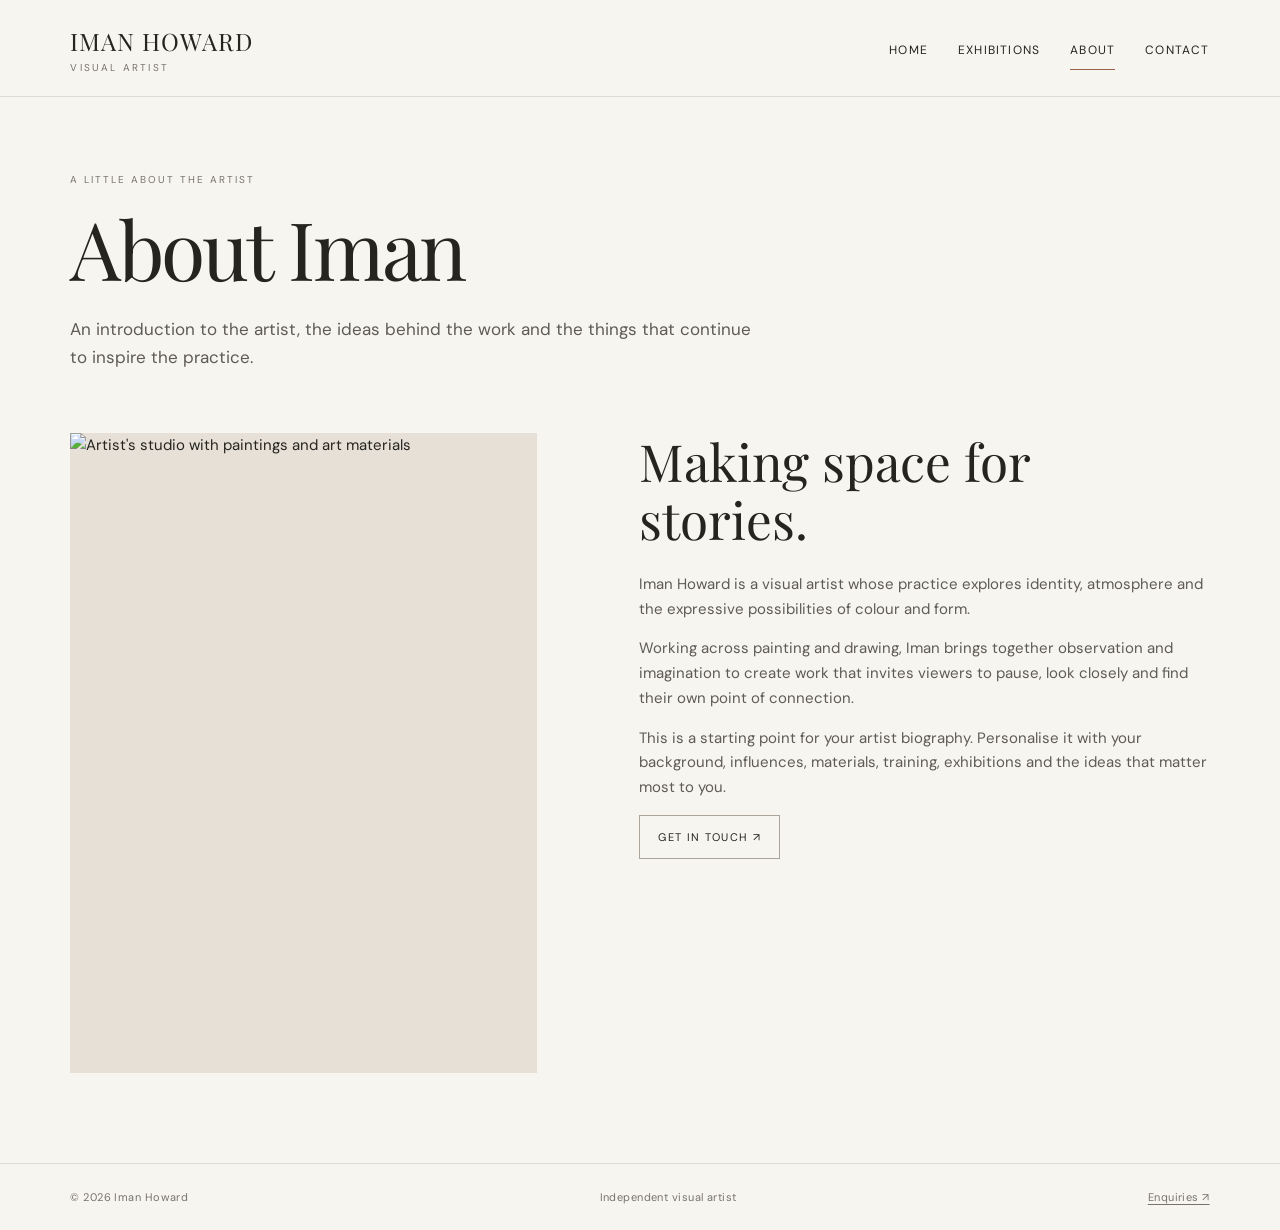
==== about.html @ 83cd09b1 "Add files via upload Initial website upload" ====
<!doctype html><html lang="en"><head><meta charset="utf-8"><meta name="viewport" content="width=device-width,initial-scale=1"><meta name="description" content="About visual artist Iman Howard."><title>About | Iman Howard</title><link rel="stylesheet" href="style.css"></head><body><header class="site-header"><a class="brand" href="index.html">IMAN HOWARD<small>VISUAL ARTIST</small></a><button class="menu-toggle" aria-expanded="false" aria-label="Toggle navigation">Menu ☰</button><nav class="nav" aria-label="Main navigation"><a href="index.html">Home</a><a href="exhibitions.html">Exhibitions</a><a href="about.html" aria-current="page">About</a><a href="contact.html">Contact</a></nav></header><main class="wrap"><section class="page-hero"><div class="eyebrow">A little about the artist</div><h1>About Iman</h1><p class="intro">An introduction to the artist, the ideas behind the work and the things that continue to inspire the practice.</p></section><section class="about-grid"><div class="about-image"><img src="https://images.unsplash.com/photo-1460661419201-fd4cecdf8a8b?auto=format&fit=crop&w=1000&q=85" alt="Artist's studio with paintings and art materials"></div><div class="about-copy"><h2>Making space for stories.</h2><p>Iman Howard is a visual artist whose practice explores identity, atmosphere and the expressive possibilities of colour and form.</p><p>Working across painting and drawing, Iman brings together observation and imagination to create work that invites viewers to pause, look closely and find their own point of connection.</p><p>This is a starting point for your artist biography. Personalise it with your background, influences, materials, training, exhibitions and the ideas that matter most to you.</p><a class="button" href="contact.html">Get in touch ↗</a></div></section></main><footer class="footer"><span>© 2026 Iman Howard</span><span>Independent visual artist</span><a href="contact.html">Enquiries ↗</a></footer><script src="script.js"></script></body></html>
---- style.css ----
@import url('https://fonts.googleapis.com/css2?family=DM+Sans:wght@400;500;600&family=Playfair+Display:wght@400;500;600&display=swap');
:root{--paper:#f7f5f0;--ink:#25241f;--muted:#77736b;--line:#dedbd3;--accent:#9a624b}*{box-sizing:border-box}html{scroll-behavior:smooth}body{margin:0;background:var(--paper);color:var(--ink);font-family:'DM Sans',sans-serif;font-size:15px;line-height:1.65}a{color:inherit;text-decoration:none}img{display:block;width:100%;height:100%;object-fit:cover}.site-header{padding:28px 5.5vw 22px;display:flex;align-items:center;justify-content:space-between;border-bottom:1px solid var(--line);gap:24px}.brand{font-family:'Playfair Display',serif;font-size:24px;letter-spacing:.04em;line-height:1.1}.brand small{display:block;font:10px 'DM Sans',sans-serif;letter-spacing:.22em;color:var(--muted);margin-top:7px}.nav{display:flex;gap:30px;align-items:center}.nav a{font-size:12px;letter-spacing:.1em;text-transform:uppercase;padding:8px 0;border-bottom:1px solid transparent}.nav a:hover,.nav a[aria-current=page]{border-color:var(--accent)}.menu-toggle{display:none;background:none;border:0;font:inherit}.wrap{width:min(1400px,89%);margin:auto}.eyebrow{font-size:10px;letter-spacing:.2em;text-transform:uppercase;color:var(--muted)}h1,h2,h3{font-family:'Playfair Display',serif;font-weight:400;line-height:1.12;margin:0}h1{font-size:clamp(42px,6.3vw,88px);letter-spacing:-.035em}h2{font-size:clamp(30px,4vw,52px)}h3{font-size:25px}.intro{max-width:650px;color:#5e5b54;font-size:17px}.button{display:inline-block;border:1px solid #aaa49a;padding:12px 18px;font-size:11px;letter-spacing:.12em;text-transform:uppercase;transition:.2s}.button:hover{background:var(--ink);color:var(--paper);border-color:var(--ink)}.hero{padding:70px 0 62px}.hero-grid{display:grid;grid-template-columns:.85fr 1.15fr;gap:6vw;align-items:center}.hero-copy{padding:20px 0}.hero-copy h1{margin:22px 0}.hero-copy .intro{margin:0 0 26px}.hero-image{height:min(68vw,690px);min-height:380px;background:#e5dfd4;overflow:hidden}.hero-image img{object-position:center 38%}.section{padding:65px 0 90px}.section-head{display:flex;justify-content:space-between;align-items:end;gap:25px;margin-bottom:28px}.art-grid{display:grid;grid-template-columns:repeat(3,minmax(0,1fr));gap:24px}.art-card .art-image{aspect-ratio:4/5;background:#e8e3da;overflow:hidden}.art-card:nth-child(2) .art-image{aspect-ratio:4/5}.art-card img{transition:transform .5s}.art-card:hover img{transform:scale(1.025)}.art-meta{padding-top:12px;display:flex;justify-content:space-between;gap:12px}.art-meta strong{font-weight:500;font-size:13px}.art-meta span{color:var(--muted);font-size:12px}.statement{background:#eae5dc;padding:65px 8%;display:grid;grid-template-columns:.7fr 1.3fr;gap:5vw;align-items:start}.statement p{font-family:'Playfair Display',serif;font-size:clamp(23px,3vw,38px);line-height:1.35;margin:0}.page-hero{padding:75px 0 45px}.page-hero h1{margin:14px 0 22px}.page-hero .intro{max-width:690px}.exhibition-list{border-top:1px solid var(--line)}.exhibition{display:grid;grid-template-columns:1fr 2fr 1.1fr;gap:25px;padding:28px 0;border-bottom:1px solid var(--line);align-items:start}.exhibition .date{font-size:12px;letter-spacing:.08em;color:var(--muted)}.exhibition p{margin:8px 0 0;color:var(--muted);font-size:13px}.about-grid{display:grid;grid-template-columns:.9fr 1.1fr;gap:8vw;align-items:start;padding-bottom:90px}.about-image{height:640px;background:#e6e0d7}.about-copy p{max-width:620px;color:#5e5b54}.about-copy h2{margin:0 0 24px}.contact-grid{display:grid;grid-template-columns:1fr 1fr;gap:9vw;padding-bottom:90px}.contact-grid p{color:#625e56}.contact-form{display:grid;gap:18px}.contact-form label{font-size:11px;letter-spacing:.1em;text-transform:uppercase}.contact-form input,.contact-form textarea{width:100%;background:transparent;border:0;border-bottom:1px solid #c9c4ba;padding:12px 0;font:15px 'DM Sans',sans-serif;outline:none;color:var(--ink)}.contact-form textarea{min-height:120px;resize:vertical}.contact-form input:focus,.contact-form textarea:focus{border-color:var(--accent)}.footer{border-top:1px solid var(--line);padding:24px 5.5vw;display:flex;justify-content:space-between;gap:20px;color:var(--muted);font-size:11px;letter-spacing:.04em}.footer a{text-decoration:underline;text-underline-offset:3px}.note{font-size:12px;color:var(--muted)}@media(max-width:760px){.site-header{padding:22px 5.5vw}.menu-toggle{display:block;font-size:12px;letter-spacing:.1em;text-transform:uppercase}.nav{display:none;position:absolute;z-index:5;top:77px;left:0;right:0;background:var(--paper);padding:22px 6vw 28px;border-bottom:1px solid var(--line);flex-direction:column;align-items:flex-start;gap:14px}.nav.open{display:flex}.hero{padding:42px 0}.hero-grid,.about-grid,.contact-grid,.statement{grid-template-columns:1fr}.hero-image{height:105vw;min-height:320px;order:-1}.hero-copy{padding:8px 0}.art-grid{grid-template-columns:repeat(2,minmax(0,1fr));gap:20px 13px}.art-card:last-child{display:none}.section{padding:45px 0 60px}.section-head{align-items:start;flex-direction:column}.statement{padding:38px 7%;gap:18px}.page-hero{padding:48px 0 32px}.exhibition{grid-template-columns:1fr 2fr;gap:12px}.exhibition .venue{grid-column:2}.about-image{height:105vw;max-height:570px}.about-grid{gap:35px;padding-bottom:60px}.contact-grid{gap:35px;padding-bottom:60px}.footer{padding:20px 5.5vw;flex-direction:column;gap:6px}}
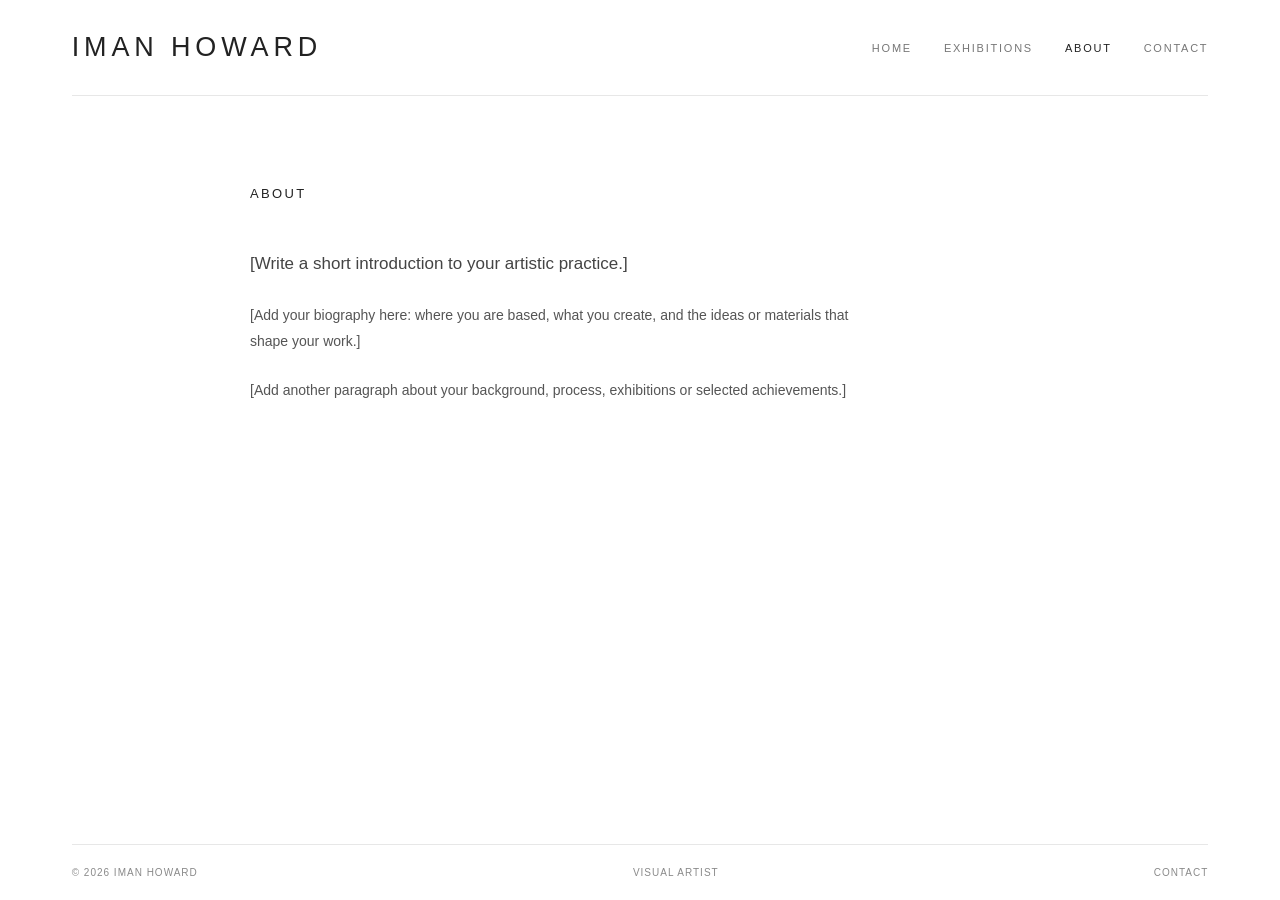
==== commit f6992c08: "Add files via upload" ====
--- a/about.html
+++ b/about.html
@@ -1 +1,4 @@
-<!doctype html><html lang="en"><head><meta charset="utf-8"><meta name="viewport" content="width=device-width,initial-scale=1"><meta name="description" content="About visual artist Iman Howard."><title>About | Iman Howard</title><link rel="stylesheet" href="style.css"></head><body><header class="site-header"><a class="brand" href="index.html">IMAN HOWARD<small>VISUAL ARTIST</small></a><button class="menu-toggle" aria-expanded="false" aria-label="Toggle navigation">Menu ☰</button><nav class="nav" aria-label="Main navigation"><a href="index.html">Home</a><a href="exhibitions.html">Exhibitions</a><a href="about.html" aria-current="page">About</a><a href="contact.html">Contact</a></nav></header><main class="wrap"><section class="page-hero"><div class="eyebrow">A little about the artist</div><h1>About Iman</h1><p class="intro">An introduction to the artist, the ideas behind the work and the things that continue to inspire the practice.</p></section><section class="about-grid"><div class="about-image"><img src="https://images.unsplash.com/photo-1460661419201-fd4cecdf8a8b?auto=format&fit=crop&w=1000&q=85" alt="Artist's studio with paintings and art materials"></div><div class="about-copy"><h2>Making space for stories.</h2><p>Iman Howard is a visual artist whose practice explores identity, atmosphere and the expressive possibilities of colour and form.</p><p>Working across painting and drawing, Iman brings together observation and imagination to create work that invites viewers to pause, look closely and find their own point of connection.</p><p>This is a starting point for your artist biography. Personalise it with your background, influences, materials, training, exhibitions and the ideas that matter most to you.</p><a class="button" href="contact.html">Get in touch ↗</a></div></section></main><footer class="footer"><span>© 2026 Iman Howard</span><span>Independent visual artist</span><a href="contact.html">Enquiries ↗</a></footer><script src="script.js"></script></body></html>
+<!doctype html>
+<html lang="en"><head><meta charset="utf-8"><meta name="viewport" content="width=device-width, initial-scale=1"><meta name="description" content="About visual artist Iman Howard."><title>About | Iman Howard</title><link rel="stylesheet" href="styles.css"></head>
+<body><header class="site-header"><a class="brand" href="index.html">IMAN HOWARD</a><nav class="nav" aria-label="Main navigation"><a href="index.html">Home</a><a href="exhibitions.html">Exhibitions</a><a href="about.html" aria-current="page">About</a><a href="contact.html">Contact</a></nav></header>
+<main id="main" class="inner-page about-page"><h1>About</h1><div class="about-copy"><p class="lead">[Write a short introduction to your artistic practice.]</p><p>[Add your biography here: where you are based, what you create, and the ideas or materials that shape your work.]</p><p>[Add another paragraph about your background, process, exhibitions or selected achievements.]</p></div></main><footer class="site-footer"><span>© <span class="year">2026</span> Iman Howard</span><span>Visual Artist</span><a href="contact.html">Contact</a></footer><script src="script.js"></script></body></html>
--- a/styles.css
+++ b/styles.css
@@ -0,0 +1,37 @@
+*{box-sizing:border-box}
+:root{--ink:#222;--muted:#777;--line:#e7e7e7;--page:#fff}
+html{min-height:100%;background:var(--page)}
+body{margin:0;min-height:100vh;background:#fff;color:var(--ink);font-family:Arial,Helvetica,sans-serif;font-weight:300;-webkit-font-smoothing:antialiased;display:flex;flex-direction:column}
+a{color:inherit;text-decoration:none}
+a:hover{color:#999}
+.site-header{height:96px;margin:0 5.6%;border-bottom:1px solid var(--line);display:flex;align-items:center;justify-content:space-between;flex-shrink:0}
+.brand{font-size:27px;font-weight:300;letter-spacing:.18em;line-height:1;white-space:nowrap}
+.nav{display:flex;align-items:center;gap:clamp(20px,2.5vw,38px)}
+.nav a{font-size:11px;font-weight:400;letter-spacing:.16em;text-transform:uppercase;color:#777;transition:color .2s}
+.nav a:hover,.nav a[aria-current=page]{color:#222}
+main{flex:1}
+.home-gallery{width:min(490px,82vw);margin:58px auto 48px;text-align:center}
+.slide-frame{width:100%;height:min(68vh,545px);min-height:350px;overflow:hidden;background:#f5f5f3}
+.slide-image{display:block;width:100%;height:100%;object-fit:cover;opacity:1;transition:opacity .65s ease}
+.slide-image.is-changing{opacity:0}
+.slide-controls{height:25px;display:flex;justify-content:center;align-items:end;gap:9px}
+.slide-dot{width:5px;height:5px;border:0;border-radius:50%;padding:0;background:#d1d1d1;cursor:pointer}
+.slide-dot[aria-current=true]{background:#555}
+.site-footer{margin:25px 5.6% 0;min-height:56px;border-top:1px solid var(--line);display:flex;align-items:center;justify-content:space-between;color:#8a8a8a;font-size:10px;letter-spacing:.1em;text-transform:uppercase}
+.site-footer a:hover{color:#222}
+.inner-page{width:min(780px,84vw);margin:90px auto 100px}
+.inner-page h1{margin:0 0 48px;font-size:13px;font-weight:400;letter-spacing:.18em;text-transform:uppercase}
+.exhibition-list{border-top:1px solid var(--line)}
+.exhibition-list article{display:grid;grid-template-columns:105px 1fr;gap:20px;padding:27px 0;border-bottom:1px solid var(--line)}
+.exhibition-list time,.details,.contact-details span{font-size:11px;letter-spacing:.08em;color:var(--muted)}
+.exhibition-list h2{margin:0 0 8px;font-size:16px;font-weight:400;letter-spacing:.04em}
+.exhibition-list p{margin:5px 0;font-size:13px;color:#555}
+.exhibition-list .details{font-size:11px;color:#888}
+.about-copy{max-width:620px;font-size:14px;line-height:1.9;color:#555}
+.about-copy p{margin:0 0 22px}
+.lead{font-size:17px;line-height:1.8;color:#444;max-width:620px}
+.contact-details{margin-top:55px;border-top:1px solid var(--line);max-width:620px}
+.contact-details p{display:grid;grid-template-columns:130px 1fr;gap:20px;padding:18px 0;margin:0;border-bottom:1px solid var(--line);font-size:13px;color:#444}
+.contact-details span{text-transform:uppercase}
+.visually-hidden{position:absolute;width:1px;height:1px;padding:0;margin:-1px;overflow:hidden;clip:rect(0,0,0,0);white-space:nowrap;border:0}
+@media(max-width:680px){.site-header{height:auto;min-height:82px;margin:0 6%;padding:18px 0;align-items:flex-start;flex-direction:column;justify-content:center;gap:17px}.brand{font-size:22px}.nav{width:100%;justify-content:space-between;gap:10px}.nav a{font-size:9px;letter-spacing:.12em}.home-gallery{width:min(490px,88vw);margin:38px auto 32px}.slide-frame{height:66vh;min-height:300px;max-height:540px}.site-footer{margin:20px 6% 0;min-height:70px;gap:10px;font-size:8px}.inner-page{margin:60px auto 70px}.inner-page h1{margin-bottom:36px}.exhibition-list article{grid-template-columns:65px 1fr;gap:12px;padding:22px 0}.contact-details p{grid-template-columns:95px 1fr;gap:12px}}
